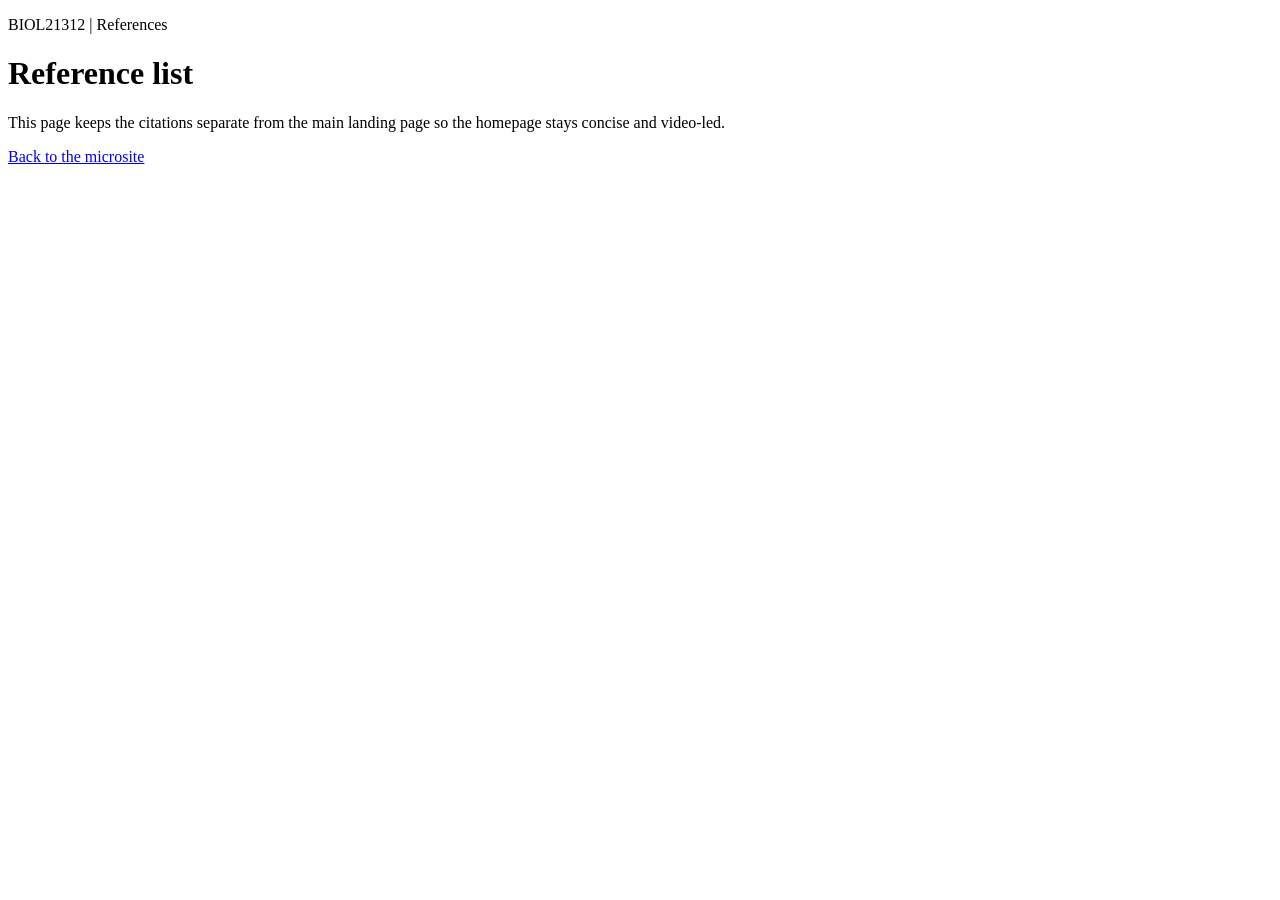
==== references.html @ c5d0e418 "Add site files" ====
<!DOCTYPE html>
<html lang="en">
  <head>
    <meta charset="UTF-8" />
    <meta name="viewport" content="width=device-width, initial-scale=1.0" />
    <title>References | BIOL21312 Q2 Microsite</title>
    <link
      rel="icon"
      href="data:image/svg+xml,%3Csvg xmlns='http://www.w3.org/2000/svg' viewBox='0 0 64 64'%3E%3Crect width='64' height='64' rx='12' fill='%230a0d10'/%3E%3Cpath d='M15 18h34v7H35v21h-8V25H15z' fill='%2398ff3f'/%3E%3C/svg%3E"
    />
    <link rel="stylesheet" href="./styles.css" />
  </head>
  <body class="references-page">
    <div class="site-frame">
      <header class="subpage-hero">
        <p class="eyebrow">BIOL21312 | References</p>
        <h1>Reference list</h1>
        <p>
          This page keeps the citations separate from the main landing page so the homepage stays concise and video-led.
        </p>
        <a class="back-link" href="./index.html">Back to the microsite</a>
      </header>

      <main class="references-list" id="references-list"></main>
    </div>

    <script src="./content.js"></script>
    <script src="./app.js"></script>
  </body>
</html>
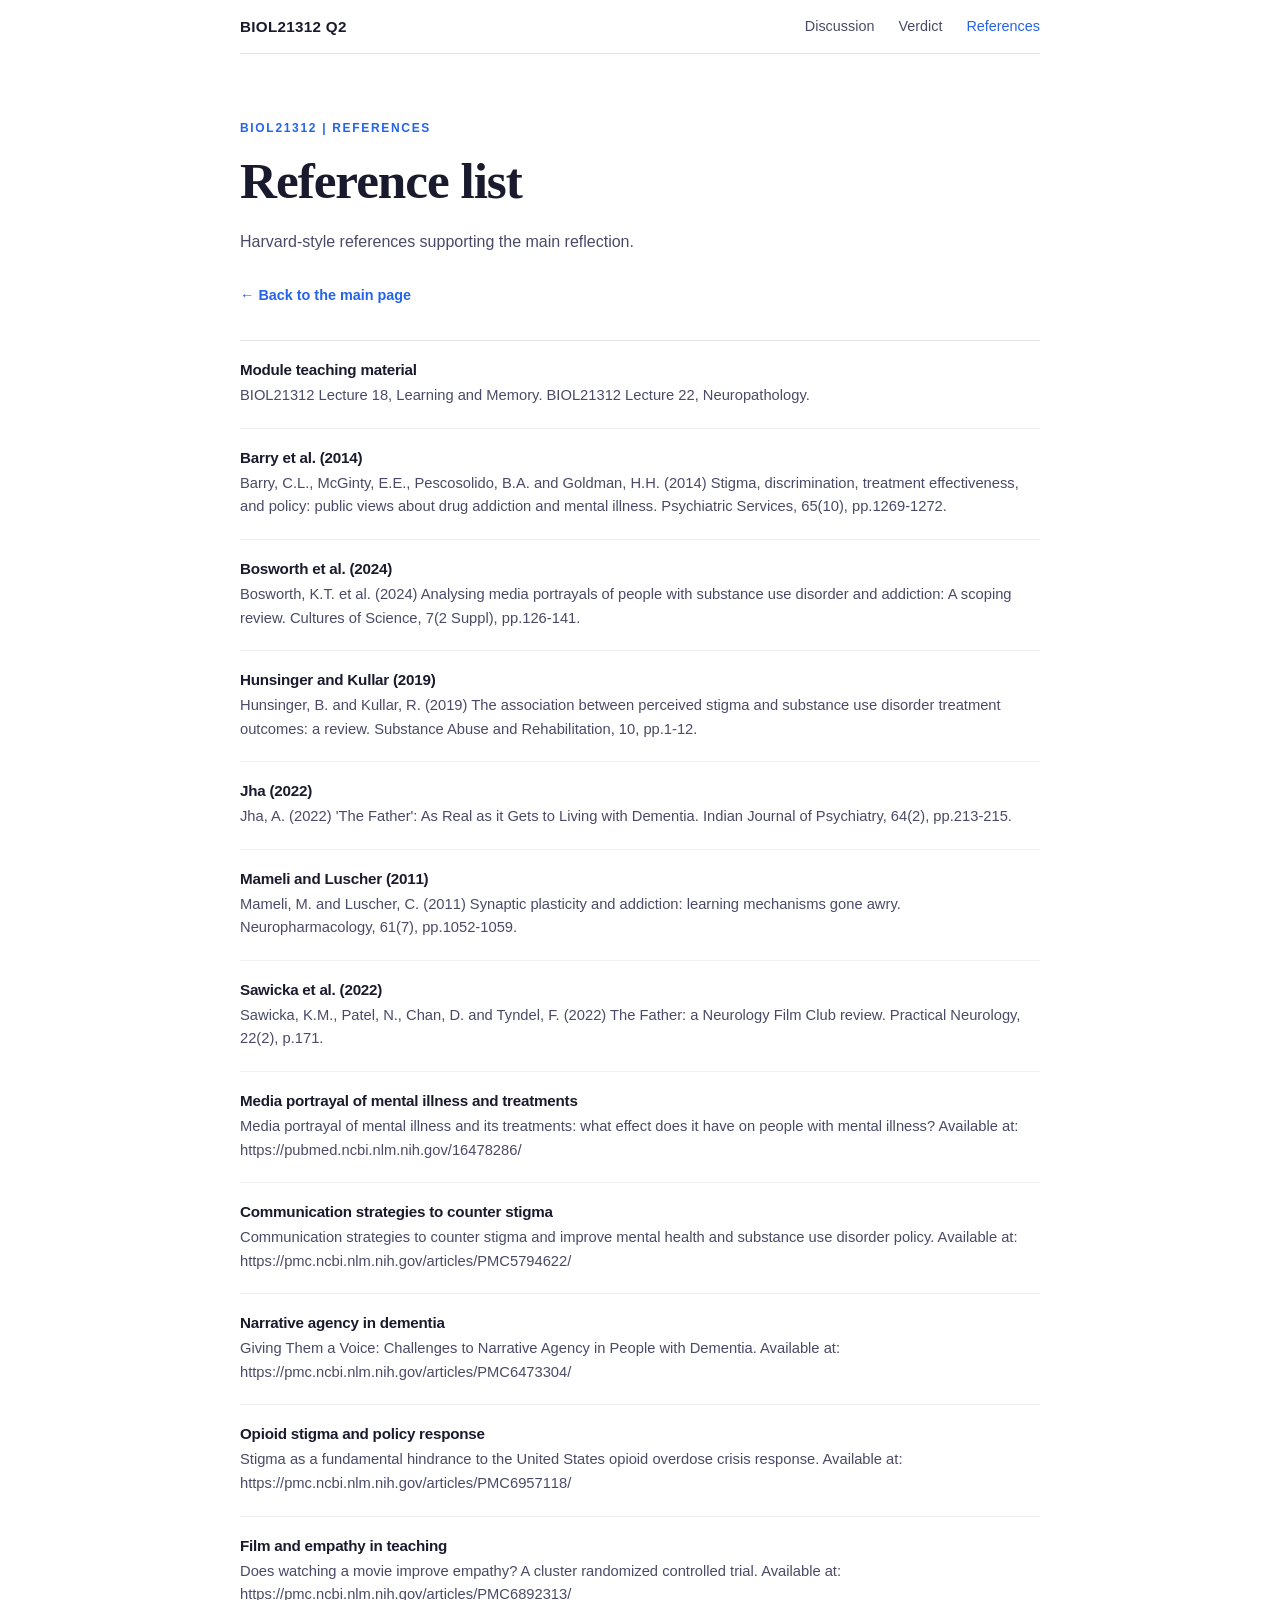
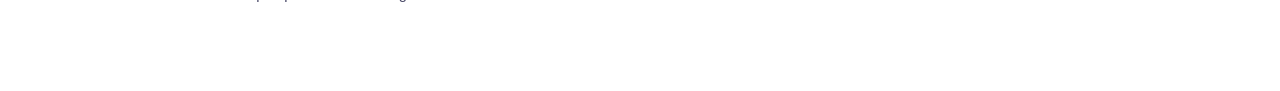
==== commit 30cb1895: "Redesign site with academic polished theme and YouTube video Replace dark cinematic theme with clean" ====
--- a/references.html
+++ b/references.html
@@ -3,22 +3,25 @@
   <head>
     <meta charset="UTF-8" />
     <meta name="viewport" content="width=device-width, initial-scale=1.0" />
-    <title>References | BIOL21312 Q2 Microsite</title>
-    <link
-      rel="icon"
-      href="data:image/svg+xml,%3Csvg xmlns='http://www.w3.org/2000/svg' viewBox='0 0 64 64'%3E%3Crect width='64' height='64' rx='12' fill='%230a0d10'/%3E%3Cpath d='M15 18h34v7H35v21h-8V25H15z' fill='%2398ff3f'/%3E%3C/svg%3E"
-    />
+    <title>References | BIOL21312 Q2 Film Reflection</title>
     <link rel="stylesheet" href="./styles.css" />
   </head>
   <body class="references-page">
     <div class="site-frame">
+      <nav class="top-nav" aria-label="Primary">
+        <a class="brand" href="./index.html">BIOL21312 Q2</a>
+        <div class="top-nav-links">
+          <a href="./index.html#discussion">Discussion</a>
+          <a href="./index.html#verdict">Verdict</a>
+          <a href="./references.html" class="active">References</a>
+        </div>
+      </nav>
+
       <header class="subpage-hero">
         <p class="eyebrow">BIOL21312 | References</p>
         <h1>Reference list</h1>
-        <p>
-          This page keeps the citations separate from the main landing page so the homepage stays concise and video-led.
-        </p>
-        <a class="back-link" href="./index.html">Back to the microsite</a>
+        <p>Harvard-style references supporting the main reflection.</p>
+        <a class="back-link" href="./index.html">&larr; Back to the main page</a>
       </header>
 
       <main class="references-list" id="references-list"></main>
--- a/styles.css
+++ b/styles.css
@@ -0,0 +1,795 @@
+:root {
+  --bg: #ffffff;
+  --bg-alt: #f7f8fa;
+  --bg-warm: #f3f1ee;
+  --text: #1a1a2e;
+  --text-secondary: #4a4a68;
+  --text-muted: #7a7a8e;
+  --accent: #2563eb;
+  --accent-soft: rgba(37, 99, 235, 0.08);
+  --accent-hover: #1d4ed8;
+  --border: #e2e4e8;
+  --border-light: #eef0f2;
+  --shadow-sm: 0 1px 3px rgba(0, 0, 0, 0.06);
+  --shadow-md: 0 4px 16px rgba(0, 0, 0, 0.06);
+  --shadow-lg: 0 8px 32px rgba(0, 0, 0, 0.08);
+  --radius: 0.75rem;
+  --radius-lg: 1rem;
+  --max-width: 1080px;
+  --font-serif: Georgia, "Times New Roman", serif;
+  --font-sans: -apple-system, BlinkMacSystemFont, "Segoe UI", Roboto, "Helvetica Neue", Arial, sans-serif;
+}
+
+*, *::before, *::after {
+  box-sizing: border-box;
+}
+
+html {
+  scroll-behavior: smooth;
+}
+
+body {
+  margin: 0;
+  background: var(--bg);
+  color: var(--text);
+  font-family: var(--font-sans);
+  font-size: 1rem;
+  line-height: 1.7;
+}
+
+a {
+  color: var(--accent);
+  text-decoration: none;
+}
+
+a:hover {
+  color: var(--accent-hover);
+  text-decoration: underline;
+}
+
+/* ── Layout ── */
+
+.site-frame {
+  width: min(calc(100% - 2rem), var(--max-width));
+  margin: 0 auto;
+  padding-bottom: 4rem;
+}
+
+/* ── Navigation ── */
+
+.top-nav {
+  position: sticky;
+  top: 0;
+  z-index: 40;
+  display: flex;
+  justify-content: space-between;
+  align-items: center;
+  gap: 1rem;
+  padding: 0.85rem 0;
+  margin-bottom: 2rem;
+  background: rgba(255, 255, 255, 0.92);
+  backdrop-filter: blur(10px);
+  border-bottom: 1px solid var(--border);
+}
+
+.brand {
+  text-decoration: none;
+  font-family: var(--font-sans);
+  font-weight: 700;
+  font-size: 0.95rem;
+  color: var(--text);
+  letter-spacing: 0.02em;
+}
+
+.brand:hover {
+  color: var(--text);
+  text-decoration: none;
+}
+
+.top-nav-links {
+  display: flex;
+  gap: 1.5rem;
+}
+
+.top-nav-links a {
+  font-size: 0.9rem;
+  color: var(--text-secondary);
+  font-weight: 500;
+  transition: color 150ms;
+}
+
+.top-nav-links a:hover,
+.top-nav-links a.active {
+  color: var(--accent);
+  text-decoration: none;
+}
+
+/* ── Typography ── */
+
+.eyebrow {
+  margin: 0 0 0.75rem;
+  font-size: 0.75rem;
+  letter-spacing: 0.14em;
+  text-transform: uppercase;
+  color: var(--accent);
+  font-weight: 600;
+  font-family: var(--font-sans);
+}
+
+h1, h2, h3 {
+  margin: 0;
+  font-family: var(--font-serif);
+  line-height: 1.2;
+  color: var(--text);
+}
+
+h1 {
+  font-size: clamp(2rem, 4vw, 3.2rem);
+  letter-spacing: -0.02em;
+  font-weight: 700;
+}
+
+h2 {
+  font-size: clamp(1.6rem, 3vw, 2.4rem);
+  letter-spacing: -0.015em;
+  font-weight: 700;
+}
+
+h3 {
+  font-size: 1.25rem;
+  font-weight: 600;
+  line-height: 1.3;
+}
+
+/* ── Hero ── */
+
+.hero-stage {
+  padding: 0 0 3rem;
+}
+
+.hero-grid {
+  display: grid;
+  grid-template-columns: 1fr 1fr;
+  gap: 2.5rem;
+  align-items: start;
+  padding: 2rem 0;
+}
+
+.hero-intro {
+  max-width: 54ch;
+  margin: 1rem 0 0;
+  color: var(--text-secondary);
+  font-size: 1.05rem;
+  line-height: 1.75;
+}
+
+/* ── Film tabs ── */
+
+.lens-panel {
+  background: var(--bg-alt);
+  border: 1px solid var(--border);
+  border-radius: var(--radius-lg);
+  padding: 1.25rem;
+  box-shadow: var(--shadow-sm);
+}
+
+.lens-panel p {
+  margin: 0.6rem 0 0;
+  color: var(--text-secondary);
+  font-size: 0.95rem;
+  line-height: 1.65;
+}
+
+.hero-film-tabs {
+  display: grid;
+  grid-template-columns: repeat(3, 1fr);
+  gap: 0.5rem;
+  margin-bottom: 1rem;
+}
+
+.film-role-button {
+  appearance: none;
+  width: 100%;
+  padding: 0.6rem 0.75rem;
+  border: 1px solid var(--border);
+  border-radius: 0.5rem;
+  background: var(--bg);
+  color: var(--text);
+  text-align: center;
+  cursor: pointer;
+  font: inherit;
+  font-size: 0.85rem;
+  transition: border-color 150ms, background 150ms, box-shadow 150ms;
+}
+
+.film-role-button strong {
+  font-size: 0.85rem;
+  font-weight: 600;
+}
+
+.film-role-button:hover {
+  border-color: var(--accent);
+  background: var(--accent-soft);
+}
+
+.film-role-button.active {
+  border-color: var(--accent);
+  background: var(--accent-soft);
+  box-shadow: 0 0 0 1px var(--accent);
+}
+
+.hero-film-card h2 {
+  margin-bottom: 0.5rem;
+  font-size: clamp(1.4rem, 2.2vw, 1.8rem);
+}
+
+.hero-film-card p {
+  color: var(--text-secondary);
+  font-size: 0.95rem;
+  line-height: 1.65;
+}
+
+.hero-film-note {
+  margin-top: 0.85rem;
+  padding-top: 0.75rem;
+  border-top: 1px solid var(--border);
+  color: var(--text-secondary);
+  font-size: 0.9rem;
+  font-style: italic;
+}
+
+/* ── Video ── */
+
+.video-band {
+  display: grid;
+  grid-template-columns: 1fr 1.6fr;
+  gap: 1.5rem;
+  margin-top: 0;
+  padding: 2rem 0;
+  border-top: 1px solid var(--border);
+}
+
+.video-copy {
+  padding: 0;
+  background: none;
+  border: none;
+  border-radius: 0;
+  box-shadow: none;
+}
+
+.video-copy p {
+  color: var(--text-secondary);
+  font-size: 0.95rem;
+  line-height: 1.65;
+}
+
+.video-note {
+  margin-top: 0.75rem;
+  font-size: 0.9rem;
+}
+
+.video-shell {
+  position: relative;
+  overflow: hidden;
+  border-radius: var(--radius-lg);
+  border: 1px solid var(--border);
+  box-shadow: var(--shadow-md);
+  background: #000;
+  aspect-ratio: 16 / 9;
+  min-height: 0;
+}
+
+.video-shell iframe,
+.video-shell video {
+  width: 100%;
+  height: 100%;
+  border: 0;
+  display: block;
+}
+
+/* ── Sections ── */
+
+.band {
+  margin-bottom: 0;
+  padding: 3rem 0;
+}
+
+.band-light {
+  color: var(--text);
+}
+
+.band-head {
+  max-width: 70ch;
+  margin-bottom: 1.5rem;
+}
+
+.band-head p {
+  color: var(--text-secondary);
+  font-size: 1.02rem;
+  line-height: 1.72;
+}
+
+/* ── Discussion ── */
+
+#discussion {
+  padding: 3rem 0;
+  border-top: 1px solid var(--border);
+  background: var(--bg);
+}
+
+.discussion-shell {
+  display: grid;
+  grid-template-columns: 280px 1fr;
+  gap: 1.5rem;
+  padding: 0;
+  border: 1px solid var(--border);
+  border-radius: var(--radius-lg);
+  background: var(--bg);
+  box-shadow: var(--shadow-sm);
+  overflow: hidden;
+}
+
+.discussion-menu {
+  display: grid;
+  gap: 0;
+  align-content: start;
+  border-right: 1px solid var(--border);
+  background: var(--bg-alt);
+}
+
+.discussion-tab {
+  display: flex;
+  align-items: center;
+  padding: 0.9rem 1rem;
+  border: none;
+  border-bottom: 1px solid var(--border);
+  background: transparent;
+  color: var(--text-secondary);
+  text-align: left;
+  cursor: pointer;
+  font: inherit;
+  font-size: 0.88rem;
+  line-height: 1.35;
+  transition: background 150ms, color 150ms;
+  min-height: 0;
+  border-radius: 0;
+}
+
+.discussion-tab:last-child {
+  border-bottom: none;
+}
+
+.discussion-tab:hover {
+  background: rgba(37, 99, 235, 0.04);
+  color: var(--text);
+  transform: none;
+}
+
+.discussion-tab.active {
+  background: var(--bg);
+  color: var(--accent);
+  font-weight: 600;
+  transform: none;
+  border-color: var(--border);
+}
+
+.discussion-stage {
+  padding: 1.5rem;
+  min-height: 20rem;
+}
+
+.discussion-view {
+  color: var(--text);
+}
+
+.discussion-view .eyebrow {
+  color: var(--text-muted);
+  font-size: 0.72rem;
+}
+
+.discussion-view h3 {
+  margin-bottom: 0.75rem;
+  font-size: clamp(1.4rem, 2.5vw, 2rem);
+}
+
+.discussion-copy {
+  margin-top: 0.75rem;
+  column-count: 1;
+  column-gap: 0;
+}
+
+.discussion-copy p {
+  margin: 0 0 1rem;
+  color: var(--text-secondary);
+  font-size: 1rem;
+  line-height: 1.75;
+}
+
+/* ── Verdict ── */
+
+#verdict {
+  padding: 3rem 0;
+  border-top: 1px solid var(--border);
+}
+
+.verdict-grid {
+  display: grid;
+  grid-template-columns: auto 1fr;
+  gap: 1.5rem;
+  margin-bottom: 2rem;
+}
+
+.answer-card {
+  display: flex;
+  flex-direction: column;
+  justify-content: center;
+  align-items: center;
+  text-align: center;
+  padding: 2rem 2.5rem;
+  background: var(--bg-warm);
+  border: 1px solid var(--border);
+  border-radius: var(--radius-lg);
+  box-shadow: var(--shadow-sm);
+  min-width: 200px;
+}
+
+.answer-card span {
+  color: var(--accent);
+  font-size: 0.85rem;
+  font-weight: 700;
+  text-transform: uppercase;
+  letter-spacing: 0.1em;
+  font-family: var(--font-sans);
+}
+
+.answer-card strong {
+  display: block;
+  margin-top: 0.25rem;
+  font-family: var(--font-serif);
+  font-size: clamp(1.6rem, 3vw, 2.2rem);
+  line-height: 1.15;
+  color: var(--text);
+}
+
+.verdict-copy {
+  padding: 0;
+  background: none;
+  border: none;
+  border-radius: 0;
+  box-shadow: none;
+}
+
+.verdict-copy .eyebrow {
+  color: var(--text-muted);
+}
+
+.verdict-copy h2 {
+  font-size: clamp(1.4rem, 2.5vw, 2rem);
+  margin-bottom: 0.75rem;
+}
+
+.verdict-copy p {
+  color: var(--text-secondary);
+  line-height: 1.75;
+}
+
+.verdict-copy #verdict-note {
+  margin-top: 0.75rem;
+}
+
+/* ── Ranking ── */
+
+.ranking-block {
+  display: grid;
+  gap: 0.75rem;
+}
+
+.ranking-card {
+  overflow: hidden;
+  background: var(--bg-alt);
+  border: 1px solid var(--border);
+  border-radius: var(--radius);
+  box-shadow: var(--shadow-sm);
+}
+
+.ranking-toggle {
+  appearance: none;
+  width: 100%;
+  padding: 1rem 1.25rem;
+  background: transparent;
+  color: var(--text);
+  border: none;
+  display: flex;
+  justify-content: space-between;
+  align-items: center;
+  gap: 1rem;
+  cursor: pointer;
+  text-align: left;
+  font: inherit;
+}
+
+.ranking-toggle strong {
+  font-family: var(--font-serif);
+}
+
+.ranking-toggle small {
+  color: var(--text-muted);
+  font-size: 0.88rem;
+}
+
+.ranking-toggle .marker {
+  color: var(--accent);
+  font-size: 1.2rem;
+  line-height: 1;
+  font-weight: 300;
+}
+
+.ranking-reason {
+  display: none;
+  padding: 0 1.25rem 1rem;
+  color: var(--text-secondary);
+  line-height: 1.72;
+}
+
+.ranking-card.open .ranking-reason {
+  display: block;
+}
+
+.ranking-card.open {
+  border-color: var(--accent);
+  background: var(--accent-soft);
+}
+
+/* ── References CTA ── */
+
+.references-cta {
+  display: flex;
+  justify-content: space-between;
+  align-items: center;
+  gap: 1rem;
+  padding: 1rem 1.25rem;
+  margin-top: 2rem;
+  background: var(--bg-alt);
+  border: 1px solid var(--border);
+  border-radius: var(--radius);
+  box-shadow: var(--shadow-sm);
+}
+
+.references-cta p {
+  margin: 0;
+  color: var(--text-secondary);
+  font-size: 0.95rem;
+}
+
+.references-cta a {
+  display: inline-flex;
+  padding: 0.6rem 1.25rem;
+  border-radius: 0.5rem;
+  background: var(--accent);
+  color: #fff;
+  font-weight: 600;
+  font-size: 0.9rem;
+  white-space: nowrap;
+  transition: background 150ms;
+}
+
+.references-cta a:hover {
+  background: var(--accent-hover);
+  text-decoration: none;
+}
+
+/* ── Footer ── */
+
+.site-footer {
+  display: grid;
+  gap: 0.5rem;
+  padding: 2rem 0 0;
+  margin-top: 1rem;
+  border-top: 1px solid var(--border);
+  color: var(--text-muted);
+  font-size: 0.88rem;
+  border-radius: 0;
+  box-shadow: none;
+}
+
+.footer-label {
+  display: block;
+  margin-bottom: 0.25rem;
+  color: var(--text-secondary);
+  font-size: 0.72rem;
+  text-transform: uppercase;
+  letter-spacing: 0.1em;
+  font-weight: 600;
+}
+
+code {
+  display: inline-block;
+  padding: 0.25rem 0.5rem;
+  border-radius: 0.35rem;
+  background: var(--bg-alt);
+  border: 1px solid var(--border-light);
+  color: var(--text-secondary);
+  font-size: 0.85rem;
+}
+
+/* ── References page ── */
+
+.references-page {
+  background: var(--bg);
+  color: var(--text);
+}
+
+.references-page .site-frame {
+  width: min(calc(100% - 2rem), 800px);
+}
+
+.subpage-hero {
+  margin-top: 1rem;
+  padding: 2rem 0;
+  background: none;
+  border: none;
+  border-radius: 0;
+  border-bottom: 1px solid var(--border);
+  box-shadow: none;
+}
+
+.subpage-hero .eyebrow {
+  color: var(--accent);
+}
+
+.subpage-hero p {
+  color: var(--text-secondary);
+}
+
+.back-link {
+  display: inline-flex;
+  margin-top: 0.75rem;
+  color: var(--accent);
+  font-weight: 600;
+  font-size: 0.9rem;
+}
+
+.back-link:hover {
+  text-decoration: underline;
+}
+
+.references-list {
+  display: grid;
+  gap: 0;
+  margin-top: 0;
+}
+
+.references-entry {
+  padding: 1.25rem 0;
+  background: none;
+  border: none;
+  border-bottom: 1px solid var(--border-light);
+  border-radius: 0;
+  box-shadow: none;
+}
+
+.references-entry:last-child {
+  border-bottom: none;
+}
+
+.references-entry h2 {
+  font-family: var(--font-sans);
+  font-size: 0.95rem;
+  font-weight: 600;
+  margin-bottom: 0.3rem;
+  color: var(--text);
+}
+
+.references-entry p {
+  color: var(--text-secondary);
+  font-size: 0.92rem;
+  line-height: 1.6;
+  margin: 0;
+}
+
+/* ── Scroll reveal ── */
+
+.reveal {
+  opacity: 0;
+  transform: translateY(16px);
+  transition: opacity 450ms ease, transform 450ms ease;
+}
+
+.reveal.visible {
+  opacity: 1;
+  transform: translateY(0);
+}
+
+/* ── Accessibility ── */
+
+@media (prefers-reduced-motion: reduce) {
+  html {
+    scroll-behavior: auto;
+  }
+
+  .reveal,
+  .film-role-button {
+    transition: none;
+  }
+}
+
+/* ── Responsive ── */
+
+@media (max-width: 900px) {
+  .hero-grid,
+  .video-band,
+  .verdict-grid {
+    grid-template-columns: 1fr;
+  }
+
+  .discussion-shell {
+    grid-template-columns: 1fr;
+  }
+
+  .discussion-menu {
+    border-right: none;
+    border-bottom: 1px solid var(--border);
+    display: flex;
+    overflow-x: auto;
+    gap: 0;
+  }
+
+  .discussion-tab {
+    white-space: nowrap;
+    border-bottom: none;
+    border-right: 1px solid var(--border);
+    padding: 0.75rem 1rem;
+    font-size: 0.82rem;
+  }
+
+  .discussion-tab:last-child {
+    border-right: none;
+  }
+
+  .answer-card {
+    min-width: 0;
+  }
+}
+
+@media (max-width: 600px) {
+  .site-frame {
+    width: calc(100% - 1.5rem);
+  }
+
+  .top-nav {
+    flex-direction: column;
+    align-items: flex-start;
+    gap: 0.5rem;
+  }
+
+  .top-nav-links {
+    gap: 1rem;
+  }
+
+  h1 {
+    font-size: 1.8rem;
+  }
+
+  h2 {
+    font-size: 1.5rem;
+  }
+
+  .hero-grid {
+    padding: 1rem 0;
+  }
+
+  .references-cta {
+    flex-direction: column;
+    align-items: flex-start;
+  }
+
+  .discussion-menu {
+    flex-wrap: wrap;
+  }
+
+  .discussion-tab {
+    white-space: normal;
+    flex: 1 1 auto;
+    min-width: 45%;
+  }
+}
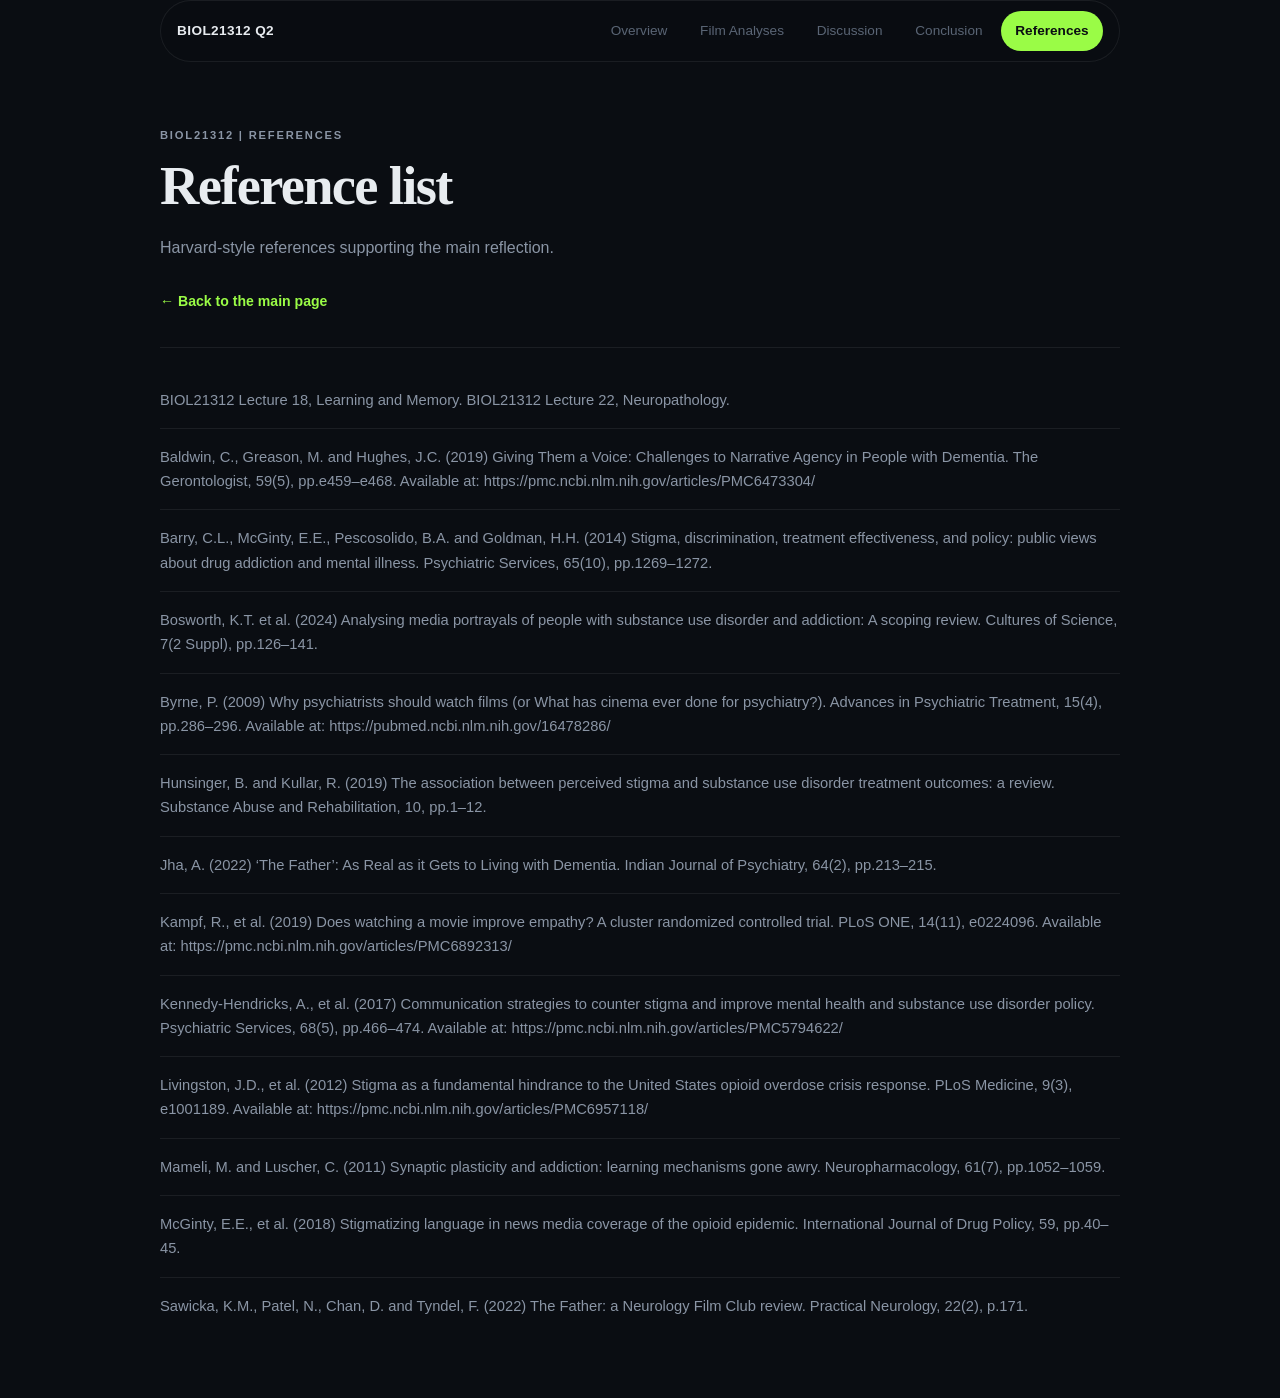
==== commit 5e84430c: "feat: interactive tab navigation + dark cinematic redesign - Add 4-tab navigation: Overview, Film An" ====
--- a/references.html
+++ b/references.html
@@ -8,16 +8,18 @@
   </head>
   <body class="references-page">
     <div class="site-frame">
-      <nav class="top-nav" aria-label="Primary">
-        <a class="brand" href="./index.html">BIOL21312 Q2</a>
-        <div class="top-nav-links">
-          <a href="./index.html#discussion">Discussion</a>
-          <a href="./index.html#verdict">Verdict</a>
-          <a href="./references.html" class="active">References</a>
+      <nav class="tab-bar" aria-label="Primary">
+        <span class="tab-brand">BIOL21312 Q2</span>
+        <div class="tab-buttons">
+          <a href="./index.html" class="tab-link">Overview</a>
+          <a href="./index.html" class="tab-link">Film Analyses</a>
+          <a href="./index.html" class="tab-link">Discussion</a>
+          <a href="./index.html" class="tab-link">Conclusion</a>
+          <span class="tab-btn active" style="cursor:default">References</span>
         </div>
       </nav>
 
-      <header class="subpage-hero">
+      <header class="ref-header">
         <p class="eyebrow">BIOL21312 | References</p>
         <h1>Reference list</h1>
         <p>Harvard-style references supporting the main reflection.</p>
--- a/styles.css
+++ b/styles.css
@@ -1,32 +1,30 @@
 :root {
-  --bg: #ffffff;
-  --bg-alt: #f7f8fa;
-  --bg-warm: #f3f1ee;
-  --text: #1a1a2e;
-  --text-secondary: #4a4a68;
-  --text-muted: #7a7a8e;
-  --accent: #2563eb;
-  --accent-soft: rgba(37, 99, 235, 0.08);
-  --accent-hover: #1d4ed8;
-  --border: #e2e4e8;
-  --border-light: #eef0f2;
-  --shadow-sm: 0 1px 3px rgba(0, 0, 0, 0.06);
-  --shadow-md: 0 4px 16px rgba(0, 0, 0, 0.06);
-  --shadow-lg: 0 8px 32px rgba(0, 0, 0, 0.08);
-  --radius: 0.75rem;
-  --radius-lg: 1rem;
-  --max-width: 1080px;
+  --bg: #0a0d12;
+  --bg-card: #12171e;
+  --bg-card-hover: #181f28;
+  --bg-nav: rgba(10, 13, 18, 0.85);
+  --text: #e8ecf0;
+  --text-secondary: #8a95a5;
+  --text-muted: #5a6575;
+  --accent: #9afc46;
+  --accent-dim: rgba(154, 252, 70, 0.15);
+  --train: #ff7146;
+  --train-dim: rgba(255, 113, 70, 0.12);
+  --requiem: #5eb8ff;
+  --requiem-dim: rgba(94, 184, 255, 0.12);
+  --father: #f0c060;
+  --father-dim: rgba(240, 192, 96, 0.12);
+  --border: rgba(255, 255, 255, 0.07);
+  --border-accent: rgba(255, 255, 255, 0.12);
+  --shadow: 0 8px 32px rgba(0, 0, 0, 0.4);
+  --radius: 0.875rem;
+  --max-width: 960px;
   --font-serif: Georgia, "Times New Roman", serif;
   --font-sans: -apple-system, BlinkMacSystemFont, "Segoe UI", Roboto, "Helvetica Neue", Arial, sans-serif;
 }
 
-*, *::before, *::after {
-  box-sizing: border-box;
-}
-
-html {
-  scroll-behavior: smooth;
-}
+*, *::before, *::after { box-sizing: border-box; }
+html { scroll-behavior: smooth; }
 
 body {
   margin: 0;
@@ -34,762 +32,414 @@
   color: var(--text);
   font-family: var(--font-sans);
   font-size: 1rem;
-  line-height: 1.7;
-}
-
-a {
-  color: var(--accent);
-  text-decoration: none;
-}
-
-a:hover {
-  color: var(--accent-hover);
-  text-decoration: underline;
-}
+  line-height: 1.72;
+  min-height: 100vh;
+}
+
+a { color: var(--accent); text-decoration: none; }
+a:hover { text-decoration: underline; }
 
 /* ── Layout ── */
-
 .site-frame {
   width: min(calc(100% - 2rem), var(--max-width));
   margin: 0 auto;
   padding-bottom: 4rem;
 }
 
-/* ── Navigation ── */
-
-.top-nav {
+/* ── Tab bar ── */
+.tab-bar {
   position: sticky;
   top: 0;
-  z-index: 40;
+  z-index: 50;
   display: flex;
-  justify-content: space-between;
   align-items: center;
-  gap: 1rem;
-  padding: 0.85rem 0;
+  gap: 0.5rem;
+  padding: 0.65rem 1rem;
   margin-bottom: 2rem;
-  background: rgba(255, 255, 255, 0.92);
-  backdrop-filter: blur(10px);
-  border-bottom: 1px solid var(--border);
-}
-
-.brand {
-  text-decoration: none;
-  font-family: var(--font-sans);
-  font-weight: 700;
-  font-size: 0.95rem;
+  background: var(--bg-nav);
+  backdrop-filter: blur(16px);
+  border: 1px solid var(--border);
+  border-radius: 999px;
+}
+
+.tab-brand {
+  font-weight: 800;
+  font-size: 0.85rem;
   color: var(--text);
-  letter-spacing: 0.02em;
-}
-
-.brand:hover {
+  letter-spacing: 0.03em;
+  margin-right: auto;
+  white-space: nowrap;
+}
+
+.tab-buttons {
+  display: flex;
+  align-items: center;
+  gap: 0.25rem;
+}
+
+.tab-btn {
+  appearance: none;
+  border: none;
+  background: transparent;
+  color: var(--text-secondary);
+  font: inherit;
+  font-size: 0.85rem;
+  font-weight: 500;
+  padding: 0.5rem 0.9rem;
+  border-radius: 999px;
+  cursor: pointer;
+  transition: color 150ms, background 150ms;
+  white-space: nowrap;
+}
+
+.tab-btn:hover {
   color: var(--text);
-  text-decoration: none;
-}
-
-.top-nav-links {
-  display: flex;
-  gap: 1.5rem;
-}
-
-.top-nav-links a {
-  font-size: 0.9rem;
-  color: var(--text-secondary);
+  background: rgba(255, 255, 255, 0.06);
+}
+
+.tab-btn.active {
+  color: var(--bg);
+  background: var(--accent);
+  font-weight: 700;
+}
+
+.tab-link {
+  font-size: 0.85rem;
   font-weight: 500;
+  padding: 0.5rem 0.9rem;
+  border-radius: 999px;
+  color: var(--text-muted);
   transition: color 150ms;
-}
-
-.top-nav-links a:hover,
-.top-nav-links a.active {
+  white-space: nowrap;
+}
+
+.tab-link:hover {
   color: var(--accent);
   text-decoration: none;
 }
 
+/* ── Tab views ── */
+.tab-view {
+  display: none;
+  opacity: 0;
+  animation: fadeIn 250ms ease forwards;
+}
+
+.tab-view.active {
+  display: block;
+}
+
+@keyframes fadeIn {
+  from { opacity: 0; transform: translateY(8px); }
+  to { opacity: 1; transform: translateY(0); }
+}
+
 /* ── Typography ── */
-
 .eyebrow {
-  margin: 0 0 0.75rem;
-  font-size: 0.75rem;
-  letter-spacing: 0.14em;
+  margin: 0 0 0.6rem;
+  font-size: 0.7rem;
+  letter-spacing: 0.16em;
   text-transform: uppercase;
   color: var(--accent);
-  font-weight: 600;
-  font-family: var(--font-sans);
+  font-weight: 700;
 }
 
 h1, h2, h3 {
   margin: 0;
   font-family: var(--font-serif);
-  line-height: 1.2;
+  line-height: 1.15;
   color: var(--text);
 }
 
 h1 {
-  font-size: clamp(2rem, 4vw, 3.2rem);
+  font-size: clamp(2rem, 4.5vw, 3.4rem);
+  letter-spacing: -0.03em;
+  font-weight: 700;
+  margin-bottom: 1rem;
+}
+
+h2 {
+  font-size: clamp(1.5rem, 3vw, 2.2rem);
   letter-spacing: -0.02em;
   font-weight: 700;
 }
 
-h2 {
-  font-size: clamp(1.6rem, 3vw, 2.4rem);
-  letter-spacing: -0.015em;
-  font-weight: 700;
-}
-
 h3 {
-  font-size: 1.25rem;
-  font-weight: 600;
-  line-height: 1.3;
-}
-
-/* ── Hero ── */
-
-.hero-stage {
-  padding: 0 0 3rem;
-}
-
-.hero-grid {
+  font-size: 1.2rem;
+  font-weight: 700;
+  line-height: 1.25;
+  margin-bottom: 0.6rem;
+}
+
+p { margin: 0 0 1rem; }
+
+/* ── Hero (Overview) ── */
+.hero {
+  padding: 2rem 0 2.5rem;
+}
+
+.hero h1 {
+  max-width: 16ch;
+}
+
+.hero-intro, .hero-bridge {
+  color: var(--text-secondary);
+  font-size: 1.05rem;
+  line-height: 1.78;
+  max-width: 68ch;
+}
+
+/* ── Video ── */
+.video-section {
   display: grid;
-  grid-template-columns: 1fr 1fr;
-  gap: 2.5rem;
-  align-items: start;
-  padding: 2rem 0;
-}
-
-.hero-intro {
-  max-width: 54ch;
-  margin: 1rem 0 0;
-  color: var(--text-secondary);
-  font-size: 1.05rem;
-  line-height: 1.75;
-}
-
-/* ── Film tabs ── */
-
-.lens-panel {
-  background: var(--bg-alt);
-  border: 1px solid var(--border);
-  border-radius: var(--radius-lg);
-  padding: 1.25rem;
-  box-shadow: var(--shadow-sm);
-}
-
-.lens-panel p {
-  margin: 0.6rem 0 0;
-  color: var(--text-secondary);
-  font-size: 0.95rem;
-  line-height: 1.65;
-}
-
-.hero-film-tabs {
-  display: grid;
-  grid-template-columns: repeat(3, 1fr);
-  gap: 0.5rem;
-  margin-bottom: 1rem;
-}
-
-.film-role-button {
-  appearance: none;
-  width: 100%;
-  padding: 0.6rem 0.75rem;
-  border: 1px solid var(--border);
-  border-radius: 0.5rem;
-  background: var(--bg);
-  color: var(--text);
-  text-align: center;
-  cursor: pointer;
-  font: inherit;
-  font-size: 0.85rem;
-  transition: border-color 150ms, background 150ms, box-shadow 150ms;
-}
-
-.film-role-button strong {
-  font-size: 0.85rem;
-  font-weight: 600;
-}
-
-.film-role-button:hover {
-  border-color: var(--accent);
-  background: var(--accent-soft);
-}
-
-.film-role-button.active {
-  border-color: var(--accent);
-  background: var(--accent-soft);
-  box-shadow: 0 0 0 1px var(--accent);
-}
-
-.hero-film-card h2 {
-  margin-bottom: 0.5rem;
-  font-size: clamp(1.4rem, 2.2vw, 1.8rem);
-}
-
-.hero-film-card p {
-  color: var(--text-secondary);
-  font-size: 0.95rem;
-  line-height: 1.65;
-}
-
-.hero-film-note {
-  margin-top: 0.85rem;
-  padding-top: 0.75rem;
-  border-top: 1px solid var(--border);
-  color: var(--text-secondary);
-  font-size: 0.9rem;
-  font-style: italic;
-}
-
-/* ── Video ── */
-
-.video-band {
-  display: grid;
-  grid-template-columns: 1fr 1.6fr;
-  gap: 1.5rem;
-  margin-top: 0;
+  grid-template-columns: 0.8fr 1.2fr;
+  gap: 2rem;
   padding: 2rem 0;
   border-top: 1px solid var(--border);
 }
 
-.video-copy {
-  padding: 0;
-  background: none;
-  border: none;
-  border-radius: 0;
-  box-shadow: none;
-}
-
-.video-copy p {
+.video-meta p {
   color: var(--text-secondary);
   font-size: 0.95rem;
-  line-height: 1.65;
-}
-
-.video-note {
-  margin-top: 0.75rem;
-  font-size: 0.9rem;
 }
 
 .video-shell {
   position: relative;
   overflow: hidden;
-  border-radius: var(--radius-lg);
-  border: 1px solid var(--border);
-  box-shadow: var(--shadow-md);
+  border-radius: var(--radius);
+  border: 1px solid var(--border-accent);
+  box-shadow: 0 0 40px rgba(154, 252, 70, 0.06), var(--shadow);
   background: #000;
   aspect-ratio: 16 / 9;
-  min-height: 0;
-}
-
-.video-shell iframe,
-.video-shell video {
+}
+
+.video-shell iframe {
   width: 100%;
   height: 100%;
   border: 0;
   display: block;
 }
 
-/* ── Sections ── */
-
-.band {
+/* ── View headers ── */
+.view-header {
+  padding: 2rem 0 2rem;
+  border-bottom: 1px solid var(--border);
+  margin-bottom: 2rem;
+}
+
+.view-subtitle {
+  color: var(--text-secondary);
+  font-size: 1.02rem;
+  line-height: 1.75;
+  max-width: 68ch;
   margin-bottom: 0;
-  padding: 3rem 0;
-}
-
-.band-light {
-  color: var(--text);
-}
-
-.band-head {
-  max-width: 70ch;
-  margin-bottom: 1.5rem;
-}
-
-.band-head p {
-  color: var(--text-secondary);
-  font-size: 1.02rem;
-  line-height: 1.72;
-}
-
-/* ── Discussion ── */
-
-#discussion {
-  padding: 3rem 0;
-  border-top: 1px solid var(--border);
-  background: var(--bg);
-}
-
-.discussion-shell {
-  display: grid;
-  grid-template-columns: 280px 1fr;
-  gap: 1.5rem;
-  padding: 0;
-  border: 1px solid var(--border);
-  border-radius: var(--radius-lg);
-  background: var(--bg);
-  box-shadow: var(--shadow-sm);
-  overflow: hidden;
-}
-
-.discussion-menu {
-  display: grid;
-  gap: 0;
-  align-content: start;
-  border-right: 1px solid var(--border);
-  background: var(--bg-alt);
-}
-
-.discussion-tab {
-  display: flex;
-  align-items: center;
-  padding: 0.9rem 1rem;
-  border: none;
-  border-bottom: 1px solid var(--border);
-  background: transparent;
-  color: var(--text-secondary);
-  text-align: left;
-  cursor: pointer;
-  font: inherit;
-  font-size: 0.88rem;
-  line-height: 1.35;
-  transition: background 150ms, color 150ms;
-  min-height: 0;
-  border-radius: 0;
-}
-
-.discussion-tab:last-child {
-  border-bottom: none;
-}
-
-.discussion-tab:hover {
-  background: rgba(37, 99, 235, 0.04);
-  color: var(--text);
-  transform: none;
-}
-
-.discussion-tab.active {
-  background: var(--bg);
-  color: var(--accent);
-  font-weight: 600;
-  transform: none;
-  border-color: var(--border);
-}
-
-.discussion-stage {
-  padding: 1.5rem;
-  min-height: 20rem;
-}
-
-.discussion-view {
-  color: var(--text);
-}
-
-.discussion-view .eyebrow {
-  color: var(--text-muted);
-  font-size: 0.72rem;
-}
-
-.discussion-view h3 {
-  margin-bottom: 0.75rem;
-  font-size: clamp(1.4rem, 2.5vw, 2rem);
-}
-
-.discussion-copy {
-  margin-top: 0.75rem;
-  column-count: 1;
-  column-gap: 0;
-}
-
-.discussion-copy p {
-  margin: 0 0 1rem;
-  color: var(--text-secondary);
-  font-size: 1rem;
-  line-height: 1.75;
-}
-
-/* ── Verdict ── */
-
-#verdict {
-  padding: 3rem 0;
-  border-top: 1px solid var(--border);
-}
-
-.verdict-grid {
-  display: grid;
-  grid-template-columns: auto 1fr;
-  gap: 1.5rem;
-  margin-bottom: 2rem;
-}
-
-.answer-card {
-  display: flex;
-  flex-direction: column;
-  justify-content: center;
-  align-items: center;
-  text-align: center;
-  padding: 2rem 2.5rem;
-  background: var(--bg-warm);
-  border: 1px solid var(--border);
-  border-radius: var(--radius-lg);
-  box-shadow: var(--shadow-sm);
-  min-width: 200px;
-}
-
-.answer-card span {
-  color: var(--accent);
-  font-size: 0.85rem;
-  font-weight: 700;
-  text-transform: uppercase;
-  letter-spacing: 0.1em;
-  font-family: var(--font-sans);
-}
-
-.answer-card strong {
-  display: block;
-  margin-top: 0.25rem;
-  font-family: var(--font-serif);
-  font-size: clamp(1.6rem, 3vw, 2.2rem);
-  line-height: 1.15;
-  color: var(--text);
-}
-
-.verdict-copy {
-  padding: 0;
-  background: none;
-  border: none;
-  border-radius: 0;
-  box-shadow: none;
-}
-
-.verdict-copy .eyebrow {
-  color: var(--text-muted);
-}
-
-.verdict-copy h2 {
-  font-size: clamp(1.4rem, 2.5vw, 2rem);
-  margin-bottom: 0.75rem;
-}
-
-.verdict-copy p {
-  color: var(--text-secondary);
-  line-height: 1.75;
-}
-
-.verdict-copy #verdict-note {
-  margin-top: 0.75rem;
-}
-
-/* ── Ranking ── */
-
-.ranking-block {
-  display: grid;
-  gap: 0.75rem;
-}
-
-.ranking-card {
-  overflow: hidden;
-  background: var(--bg-alt);
+}
+
+/* ── Film cards ── */
+.film-card {
+  position: relative;
+  padding: 1.75rem 1.75rem 1.75rem 2rem;
+  margin-bottom: 1.25rem;
+  background: var(--bg-card);
   border: 1px solid var(--border);
   border-radius: var(--radius);
-  box-shadow: var(--shadow-sm);
-}
-
-.ranking-toggle {
-  appearance: none;
-  width: 100%;
-  padding: 1rem 1.25rem;
-  background: transparent;
-  color: var(--text);
-  border: none;
-  display: flex;
-  justify-content: space-between;
-  align-items: center;
-  gap: 1rem;
-  cursor: pointer;
-  text-align: left;
-  font: inherit;
-}
-
-.ranking-toggle strong {
-  font-family: var(--font-serif);
-}
-
-.ranking-toggle small {
-  color: var(--text-muted);
-  font-size: 0.88rem;
-}
-
-.ranking-toggle .marker {
+  box-shadow: var(--shadow);
+  border-left: 3px solid var(--film-accent, var(--accent));
+  transition: border-color 200ms, background 200ms;
+}
+
+.film-card:hover {
+  background: var(--bg-card-hover);
+}
+
+.film-card[data-film="trainspotting"] { --film-accent: var(--train); }
+.film-card[data-film="requiem"] { --film-accent: var(--requiem); }
+.film-card[data-film="father"] { --film-accent: var(--father); }
+
+.film-card h3 {
+  color: var(--film-accent, var(--text));
+  font-size: 1.4rem;
+  margin-bottom: 0.75rem;
+}
+
+.film-card p {
+  color: var(--text-secondary);
+  line-height: 1.78;
+}
+
+/* ── Discussion blocks ── */
+.discussion-block {
+  padding: 1.5rem 1.75rem;
+  margin-bottom: 1rem;
+  background: var(--bg-card);
+  border: 1px solid var(--border);
+  border-radius: var(--radius);
+  box-shadow: var(--shadow);
+}
+
+.discussion-block h3 {
   color: var(--accent);
-  font-size: 1.2rem;
-  line-height: 1;
-  font-weight: 300;
-}
-
-.ranking-reason {
-  display: none;
-  padding: 0 1.25rem 1rem;
-  color: var(--text-secondary);
-  line-height: 1.72;
-}
-
-.ranking-card.open .ranking-reason {
-  display: block;
-}
-
-.ranking-card.open {
-  border-color: var(--accent);
-  background: var(--accent-soft);
+  font-size: 1.15rem;
+  margin-bottom: 0.6rem;
+}
+
+.discussion-block p {
+  color: var(--text-secondary);
+  line-height: 1.78;
+}
+
+/* ── Conclusion ── */
+.verdict-text {
+  font-size: 1.08rem;
+  line-height: 1.82;
+  color: var(--text-secondary);
+  max-width: 68ch;
+  margin-bottom: 2rem;
+}
+
+.verdict-card {
+  position: relative;
+  padding: 1.5rem 1.75rem 1.5rem 2rem;
+  margin-bottom: 1rem;
+  background: var(--bg-card);
+  border: 1px solid var(--border);
+  border-radius: var(--radius);
+  box-shadow: var(--shadow);
+  border-left: 3px solid var(--film-accent, var(--accent));
+}
+
+.verdict-card[data-film="trainspotting"] { --film-accent: var(--train); }
+.verdict-card[data-film="requiem"] { --film-accent: var(--requiem); }
+.verdict-card[data-film="father"] { --film-accent: var(--father); }
+
+.verdict-card h3 {
+  color: var(--film-accent, var(--text));
+  font-size: 1.15rem;
+  margin-bottom: 0.5rem;
+}
+
+.verdict-card p {
+  color: var(--text-secondary);
+  line-height: 1.78;
+  margin: 0;
 }
 
 /* ── References CTA ── */
-
 .references-cta {
   display: flex;
   justify-content: space-between;
   align-items: center;
   gap: 1rem;
-  padding: 1rem 1.25rem;
-  margin-top: 2rem;
-  background: var(--bg-alt);
+  padding: 1rem 1.5rem;
+  margin-top: 2.5rem;
+  background: var(--bg-card);
   border: 1px solid var(--border);
   border-radius: var(--radius);
-  box-shadow: var(--shadow-sm);
 }
 
 .references-cta p {
   margin: 0;
-  color: var(--text-secondary);
-  font-size: 0.95rem;
-}
-
-.references-cta a {
+  color: var(--text-muted);
+  font-size: 0.92rem;
+}
+
+.cta-btn {
   display: inline-flex;
-  padding: 0.6rem 1.25rem;
-  border-radius: 0.5rem;
+  padding: 0.55rem 1.2rem;
+  border-radius: 999px;
   background: var(--accent);
-  color: #fff;
-  font-weight: 600;
-  font-size: 0.9rem;
+  color: var(--bg);
+  font-weight: 700;
+  font-size: 0.85rem;
   white-space: nowrap;
-  transition: background 150ms;
-}
-
-.references-cta a:hover {
-  background: var(--accent-hover);
+  transition: opacity 150ms;
+}
+
+.cta-btn:hover {
+  opacity: 0.85;
   text-decoration: none;
 }
 
-/* ── Footer ── */
-
-.site-footer {
-  display: grid;
-  gap: 0.5rem;
-  padding: 2rem 0 0;
-  margin-top: 1rem;
-  border-top: 1px solid var(--border);
-  color: var(--text-muted);
-  font-size: 0.88rem;
-  border-radius: 0;
-  box-shadow: none;
-}
-
-.footer-label {
-  display: block;
-  margin-bottom: 0.25rem;
-  color: var(--text-secondary);
-  font-size: 0.72rem;
-  text-transform: uppercase;
-  letter-spacing: 0.1em;
-  font-weight: 600;
-}
-
-code {
-  display: inline-block;
-  padding: 0.25rem 0.5rem;
-  border-radius: 0.35rem;
-  background: var(--bg-alt);
-  border: 1px solid var(--border-light);
-  color: var(--text-secondary);
-  font-size: 0.85rem;
-}
-
 /* ── References page ── */
-
 .references-page {
   background: var(--bg);
   color: var(--text);
 }
 
 .references-page .site-frame {
-  width: min(calc(100% - 2rem), 800px);
-}
-
-.subpage-hero {
-  margin-top: 1rem;
+  width: min(calc(100% - 2rem), var(--max-width));
+}
+
+.ref-header {
   padding: 2rem 0;
-  background: none;
-  border: none;
-  border-radius: 0;
   border-bottom: 1px solid var(--border);
-  box-shadow: none;
-}
-
-.subpage-hero .eyebrow {
-  color: var(--accent);
-}
-
-.subpage-hero p {
-  color: var(--text-secondary);
-}
+  margin-bottom: 1.5rem;
+}
+
+.ref-header p { color: var(--text-secondary); }
 
 .back-link {
   display: inline-flex;
   margin-top: 0.75rem;
   color: var(--accent);
   font-weight: 600;
-  font-size: 0.9rem;
-}
-
-.back-link:hover {
-  text-decoration: underline;
-}
-
-.references-list {
-  display: grid;
-  gap: 0;
-  margin-top: 0;
-}
+  font-size: 0.88rem;
+}
+
+.references-list { margin-top: 0; }
 
 .references-entry {
-  padding: 1.25rem 0;
-  background: none;
-  border: none;
-  border-bottom: 1px solid var(--border-light);
-  border-radius: 0;
-  box-shadow: none;
-}
-
-.references-entry:last-child {
-  border-bottom: none;
-}
-
-.references-entry h2 {
-  font-family: var(--font-sans);
-  font-size: 0.95rem;
-  font-weight: 600;
-  margin-bottom: 0.3rem;
-  color: var(--text);
-}
+  padding: 1rem 0;
+  border-bottom: 1px solid var(--border);
+}
+
+.references-entry:last-child { border-bottom: none; }
 
 .references-entry p {
   color: var(--text-secondary);
   font-size: 0.92rem;
-  line-height: 1.6;
+  line-height: 1.65;
   margin: 0;
 }
 
-/* ── Scroll reveal ── */
-
-.reveal {
-  opacity: 0;
-  transform: translateY(16px);
-  transition: opacity 450ms ease, transform 450ms ease;
-}
-
-.reveal.visible {
-  opacity: 1;
-  transform: translateY(0);
-}
-
-/* ── Accessibility ── */
-
-@media (prefers-reduced-motion: reduce) {
-  html {
-    scroll-behavior: auto;
+/* ── Responsive ── */
+@media (max-width: 700px) {
+  .site-frame { width: calc(100% - 1.25rem); }
+
+  .tab-bar {
+    border-radius: var(--radius);
+    flex-wrap: wrap;
+    padding: 0.5rem 0.75rem;
   }
 
-  .reveal,
-  .film-role-button {
-    transition: none;
+  .tab-brand { width: 100%; margin-bottom: 0.25rem; }
+
+  .tab-buttons {
+    flex-wrap: wrap;
+    gap: 0.2rem;
   }
-}
-
-/* ── Responsive ── */
-
-@media (max-width: 900px) {
-  .hero-grid,
-  .video-band,
-  .verdict-grid {
-    grid-template-columns: 1fr;
+
+  .tab-btn, .tab-link {
+    font-size: 0.78rem;
+    padding: 0.4rem 0.7rem;
   }
 
-  .discussion-shell {
-    grid-template-columns: 1fr;
-  }
-
-  .discussion-menu {
-    border-right: none;
-    border-bottom: 1px solid var(--border);
-    display: flex;
-    overflow-x: auto;
-    gap: 0;
-  }
-
-  .discussion-tab {
-    white-space: nowrap;
-    border-bottom: none;
-    border-right: 1px solid var(--border);
-    padding: 0.75rem 1rem;
-    font-size: 0.82rem;
-  }
-
-  .discussion-tab:last-child {
-    border-right: none;
-  }
-
-  .answer-card {
-    min-width: 0;
-  }
-}
-
-@media (max-width: 600px) {
-  .site-frame {
-    width: calc(100% - 1.5rem);
-  }
-
-  .top-nav {
-    flex-direction: column;
-    align-items: flex-start;
-    gap: 0.5rem;
-  }
-
-  .top-nav-links {
-    gap: 1rem;
-  }
-
-  h1 {
-    font-size: 1.8rem;
-  }
-
-  h2 {
-    font-size: 1.5rem;
-  }
-
-  .hero-grid {
-    padding: 1rem 0;
+  .video-section { grid-template-columns: 1fr; }
+
+  h1 { font-size: 1.9rem; }
+  h2 { font-size: 1.5rem; }
+
+  .film-card, .discussion-block, .verdict-card {
+    padding: 1.25rem;
+    padding-left: 1.5rem;
   }
 
   .references-cta {
     flex-direction: column;
     align-items: flex-start;
   }
-
-  .discussion-menu {
-    flex-wrap: wrap;
-  }
-
-  .discussion-tab {
-    white-space: normal;
-    flex: 1 1 auto;
-    min-width: 45%;
-  }
-}
+}
+
+@media (prefers-reduced-motion: reduce) {
+  .tab-view { animation: none; }
+}
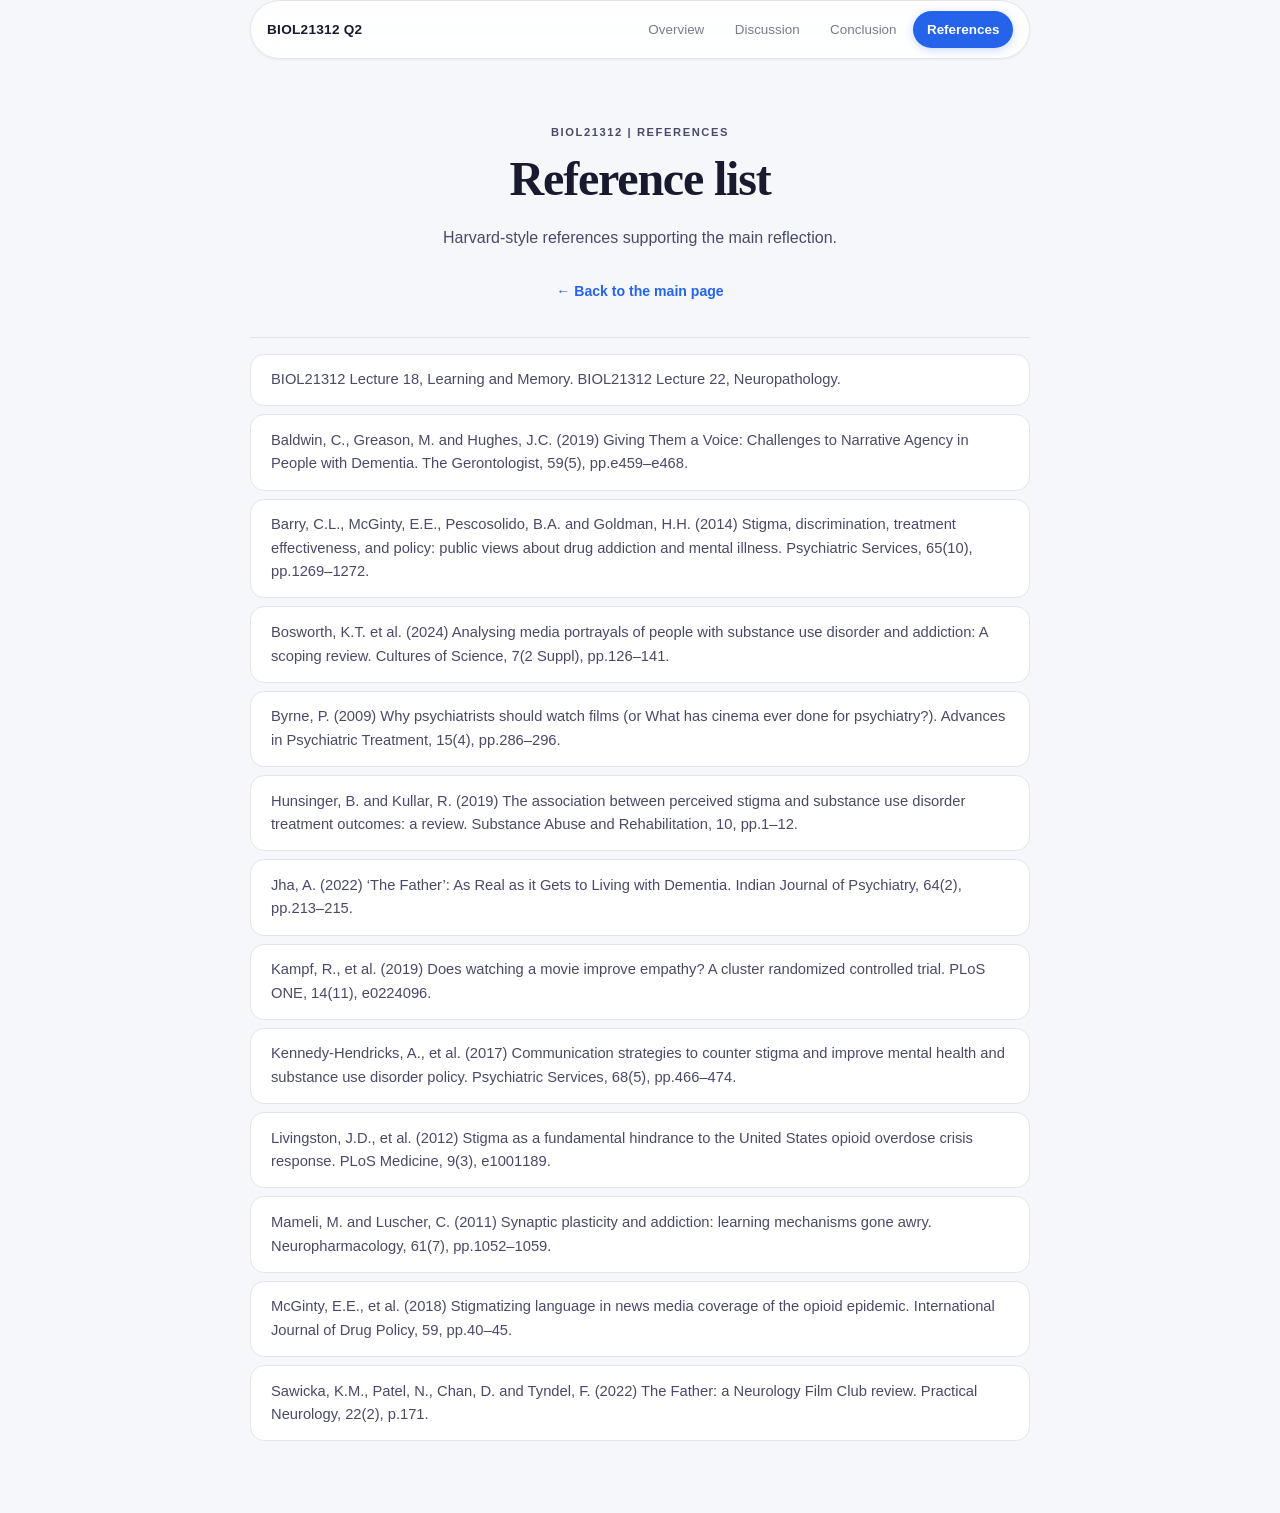
==== commit 4da98ded: "refactor: centered layout, <1000 words, remove per-film analyses - Center hero, view headers, and co" ====
--- a/references.html
+++ b/references.html
@@ -12,7 +12,6 @@
         <span class="tab-brand">BIOL21312 Q2</span>
         <div class="tab-buttons">
           <a href="./index.html" class="tab-link">Overview</a>
-          <a href="./index.html" class="tab-link">Film Analyses</a>
           <a href="./index.html" class="tab-link">Discussion</a>
           <a href="./index.html" class="tab-link">Conclusion</a>
           <span class="tab-btn active" style="cursor:default">References</span>
--- a/styles.css
+++ b/styles.css
@@ -1,24 +1,20 @@
 :root {
-  --bg: #0a0d12;
-  --bg-card: #12171e;
-  --bg-card-hover: #181f28;
-  --bg-nav: rgba(10, 13, 18, 0.85);
-  --text: #e8ecf0;
-  --text-secondary: #8a95a5;
-  --text-muted: #5a6575;
-  --accent: #9afc46;
-  --accent-dim: rgba(154, 252, 70, 0.15);
-  --train: #ff7146;
-  --train-dim: rgba(255, 113, 70, 0.12);
-  --requiem: #5eb8ff;
-  --requiem-dim: rgba(94, 184, 255, 0.12);
-  --father: #f0c060;
-  --father-dim: rgba(240, 192, 96, 0.12);
-  --border: rgba(255, 255, 255, 0.07);
-  --border-accent: rgba(255, 255, 255, 0.12);
-  --shadow: 0 8px 32px rgba(0, 0, 0, 0.4);
+  --bg: #ffffff;
+  --bg-alt: #f5f7fa;
+  --bg-card: #ffffff;
+  --bg-nav: rgba(255, 255, 255, 0.88);
+  --text: #1a1a2e;
+  --text-secondary: #4a4a68;
+  --text-muted: #7a7a8e;
+  --accent: #2563eb;
+  --accent-soft: rgba(37, 99, 235, 0.08);
+  --accent-hover: #1d4ed8;
+  --border: #e2e4e8;
+  --border-light: #eef0f2;
+  --shadow-sm: 0 1px 3px rgba(0, 0, 0, 0.05);
+  --shadow-md: 0 4px 20px rgba(0, 0, 0, 0.07);
   --radius: 0.875rem;
-  --max-width: 960px;
+  --max-width: 780px;
   --font-serif: Georgia, "Times New Roman", serif;
   --font-sans: -apple-system, BlinkMacSystemFont, "Segoe UI", Roboto, "Helvetica Neue", Arial, sans-serif;
 }
@@ -28,7 +24,7 @@
 
 body {
   margin: 0;
-  background: var(--bg);
+  background: var(--bg-alt);
   color: var(--text);
   font-family: var(--font-sans);
   font-size: 1rem;
@@ -37,9 +33,8 @@
 }
 
 a { color: var(--accent); text-decoration: none; }
-a:hover { text-decoration: underline; }
-
-/* ── Layout ── */
+a:hover { color: var(--accent-hover); text-decoration: underline; }
+
 .site-frame {
   width: min(calc(100% - 2rem), var(--max-width));
   margin: 0 auto;
@@ -54,91 +49,80 @@
   display: flex;
   align-items: center;
   gap: 0.5rem;
-  padding: 0.65rem 1rem;
+  padding: 0.6rem 1rem;
   margin-bottom: 2rem;
   background: var(--bg-nav);
-  backdrop-filter: blur(16px);
+  backdrop-filter: blur(14px);
   border: 1px solid var(--border);
   border-radius: 999px;
+  box-shadow: var(--shadow-sm);
 }
 
 .tab-brand {
   font-weight: 800;
   font-size: 0.85rem;
   color: var(--text);
-  letter-spacing: 0.03em;
+  letter-spacing: 0.02em;
   margin-right: auto;
   white-space: nowrap;
 }
 
-.tab-buttons {
-  display: flex;
-  align-items: center;
-  gap: 0.25rem;
-}
+.tab-buttons { display: flex; align-items: center; gap: 0.2rem; }
 
 .tab-btn {
   appearance: none;
   border: none;
   background: transparent;
-  color: var(--text-secondary);
+  color: var(--text-muted);
   font: inherit;
-  font-size: 0.85rem;
+  font-size: 0.84rem;
   font-weight: 500;
-  padding: 0.5rem 0.9rem;
+  padding: 0.45rem 0.85rem;
   border-radius: 999px;
   cursor: pointer;
   transition: color 150ms, background 150ms;
   white-space: nowrap;
 }
 
-.tab-btn:hover {
-  color: var(--text);
-  background: rgba(255, 255, 255, 0.06);
-}
+.tab-btn:hover { color: var(--text); background: var(--accent-soft); }
 
 .tab-btn.active {
-  color: var(--bg);
+  color: #fff;
   background: var(--accent);
   font-weight: 700;
+  box-shadow: 0 2px 8px rgba(37, 99, 235, 0.25);
 }
 
 .tab-link {
-  font-size: 0.85rem;
+  font-size: 0.84rem;
   font-weight: 500;
-  padding: 0.5rem 0.9rem;
+  padding: 0.45rem 0.85rem;
   border-radius: 999px;
   color: var(--text-muted);
   transition: color 150ms;
   white-space: nowrap;
 }
 
-.tab-link:hover {
-  color: var(--accent);
-  text-decoration: none;
-}
+.tab-link:hover { color: var(--accent); text-decoration: none; }
 
 /* ── Tab views ── */
 .tab-view {
   display: none;
-  opacity: 0;
-  animation: fadeIn 250ms ease forwards;
-}
-
-.tab-view.active {
-  display: block;
-}
+  animation: fadeIn 220ms ease forwards;
+}
+
+.tab-view.active { display: block; }
 
 @keyframes fadeIn {
-  from { opacity: 0; transform: translateY(8px); }
+  from { opacity: 0; transform: translateY(6px); }
   to { opacity: 1; transform: translateY(0); }
 }
 
 /* ── Typography ── */
 .eyebrow {
-  margin: 0 0 0.6rem;
+  margin: 0 0 0.5rem;
   font-size: 0.7rem;
-  letter-spacing: 0.16em;
+  letter-spacing: 0.14em;
   text-transform: uppercase;
   color: var(--accent);
   font-weight: 700;
@@ -147,181 +131,172 @@
 h1, h2, h3 {
   margin: 0;
   font-family: var(--font-serif);
-  line-height: 1.15;
+  line-height: 1.2;
   color: var(--text);
 }
 
 h1 {
-  font-size: clamp(2rem, 4.5vw, 3.4rem);
-  letter-spacing: -0.03em;
+  font-size: clamp(2rem, 4.5vw, 3rem);
+  letter-spacing: -0.025em;
+  margin-bottom: 1rem;
+}
+
+h2 {
+  font-size: clamp(1.3rem, 2.5vw, 1.8rem);
+  letter-spacing: -0.015em;
+}
+
+h3 {
+  font-size: 1.05rem;
   font-weight: 700;
-  margin-bottom: 1rem;
-}
-
-h2 {
-  font-size: clamp(1.5rem, 3vw, 2.2rem);
-  letter-spacing: -0.02em;
-  font-weight: 700;
-}
-
-h3 {
-  font-size: 1.2rem;
-  font-weight: 700;
-  line-height: 1.25;
-  margin-bottom: 0.6rem;
+  line-height: 1.3;
+  margin: 0;
 }
 
 p { margin: 0 0 1rem; }
 
-/* ── Hero (Overview) ── */
+/* ── Hero (centered) ── */
 .hero {
-  padding: 2rem 0 2.5rem;
-}
-
-.hero h1 {
-  max-width: 16ch;
-}
-
-.hero-intro, .hero-bridge {
+  text-align: center;
+  padding: 3rem 0 2rem;
+}
+
+.hero-intro {
   color: var(--text-secondary);
   font-size: 1.05rem;
   line-height: 1.78;
-  max-width: 68ch;
-}
-
-/* ── Video ── */
+  max-width: 60ch;
+  margin: 0 auto;
+}
+
+/* ── Video (stacked, centered) ── */
 .video-section {
-  display: grid;
-  grid-template-columns: 0.8fr 1.2fr;
-  gap: 2rem;
+  text-align: center;
   padding: 2rem 0;
   border-top: 1px solid var(--border);
 }
 
-.video-meta p {
-  color: var(--text-secondary);
-  font-size: 0.95rem;
+.video-section h2 { margin-bottom: 0.4rem; }
+
+.video-caption {
+  color: var(--text-secondary);
+  font-size: 0.92rem;
+  margin-bottom: 1.25rem;
 }
 
 .video-shell {
-  position: relative;
   overflow: hidden;
   border-radius: var(--radius);
-  border: 1px solid var(--border-accent);
-  box-shadow: 0 0 40px rgba(154, 252, 70, 0.06), var(--shadow);
+  border: 1px solid var(--border);
+  box-shadow: var(--shadow-md);
   background: #000;
   aspect-ratio: 16 / 9;
 }
 
-.video-shell iframe {
-  width: 100%;
-  height: 100%;
-  border: 0;
-  display: block;
-}
-
-/* ── View headers ── */
+.video-shell iframe { width: 100%; height: 100%; border: 0; display: block; }
+
+/* ── View headers (centered) ── */
 .view-header {
-  padding: 2rem 0 2rem;
+  text-align: center;
+  padding: 3rem 0 2rem;
   border-bottom: 1px solid var(--border);
-  margin-bottom: 2rem;
+  margin-bottom: 1.5rem;
 }
 
 .view-subtitle {
   color: var(--text-secondary);
+  font-size: 1rem;
+  line-height: 1.75;
+  max-width: 60ch;
+  margin: 0 auto;
+}
+
+/* ── Discussion accordion ── */
+.accordion-item {
+  margin-bottom: 0.65rem;
+  background: var(--bg-card);
+  border: 1px solid var(--border);
+  border-radius: var(--radius);
+  box-shadow: var(--shadow-sm);
+  overflow: hidden;
+  transition: box-shadow 200ms;
+}
+
+.accordion-item:hover { box-shadow: var(--shadow-md); }
+
+.accordion-header {
+  display: flex;
+  justify-content: space-between;
+  align-items: center;
+  gap: 1rem;
+  padding: 1rem 1.25rem;
+  cursor: pointer;
+  user-select: none;
+  transition: background 150ms;
+}
+
+.accordion-header:hover { background: var(--accent-soft); }
+
+.accordion-header h3 {
+  font-family: var(--font-sans);
+  font-weight: 600;
+  color: var(--text);
+}
+
+.accordion-item.open .accordion-header h3 { color: var(--accent); }
+
+.accordion-chevron {
+  flex-shrink: 0;
+  width: 20px;
+  height: 20px;
+  display: flex;
+  align-items: center;
+  justify-content: center;
+  color: var(--text-muted);
+  font-size: 0.75rem;
+  transition: transform 200ms, color 200ms;
+}
+
+.accordion-item.open .accordion-chevron {
+  transform: rotate(180deg);
+  color: var(--accent);
+}
+
+.accordion-body {
+  max-height: 0;
+  overflow: hidden;
+  transition: max-height 350ms ease, padding 200ms ease;
+  padding: 0 1.25rem;
+}
+
+.accordion-item.open .accordion-body {
+  max-height: 800px;
+  padding: 0 1.25rem 1.25rem;
+}
+
+.accordion-body p {
+  color: var(--text-secondary);
+  line-height: 1.78;
+  font-size: 0.96rem;
+}
+
+.accordion-body p:first-child {
+  border-top: 1px solid var(--border-light);
+  padding-top: 0.85rem;
+}
+
+/* ── Conclusion ── */
+#verdict-content {
+  text-align: center;
+}
+
+.verdict-text {
+  text-align: left;
   font-size: 1.02rem;
-  line-height: 1.75;
-  max-width: 68ch;
-  margin-bottom: 0;
-}
-
-/* ── Film cards ── */
-.film-card {
-  position: relative;
-  padding: 1.75rem 1.75rem 1.75rem 2rem;
-  margin-bottom: 1.25rem;
-  background: var(--bg-card);
-  border: 1px solid var(--border);
-  border-radius: var(--radius);
-  box-shadow: var(--shadow);
-  border-left: 3px solid var(--film-accent, var(--accent));
-  transition: border-color 200ms, background 200ms;
-}
-
-.film-card:hover {
-  background: var(--bg-card-hover);
-}
-
-.film-card[data-film="trainspotting"] { --film-accent: var(--train); }
-.film-card[data-film="requiem"] { --film-accent: var(--requiem); }
-.film-card[data-film="father"] { --film-accent: var(--father); }
-
-.film-card h3 {
-  color: var(--film-accent, var(--text));
-  font-size: 1.4rem;
-  margin-bottom: 0.75rem;
-}
-
-.film-card p {
-  color: var(--text-secondary);
-  line-height: 1.78;
-}
-
-/* ── Discussion blocks ── */
-.discussion-block {
-  padding: 1.5rem 1.75rem;
-  margin-bottom: 1rem;
-  background: var(--bg-card);
-  border: 1px solid var(--border);
-  border-radius: var(--radius);
-  box-shadow: var(--shadow);
-}
-
-.discussion-block h3 {
-  color: var(--accent);
-  font-size: 1.15rem;
-  margin-bottom: 0.6rem;
-}
-
-.discussion-block p {
-  color: var(--text-secondary);
-  line-height: 1.78;
-}
-
-/* ── Conclusion ── */
-.verdict-text {
-  font-size: 1.08rem;
   line-height: 1.82;
   color: var(--text-secondary);
-  max-width: 68ch;
-  margin-bottom: 2rem;
-}
-
-.verdict-card {
-  position: relative;
-  padding: 1.5rem 1.75rem 1.5rem 2rem;
-  margin-bottom: 1rem;
-  background: var(--bg-card);
-  border: 1px solid var(--border);
-  border-radius: var(--radius);
-  box-shadow: var(--shadow);
-  border-left: 3px solid var(--film-accent, var(--accent));
-}
-
-.verdict-card[data-film="trainspotting"] { --film-accent: var(--train); }
-.verdict-card[data-film="requiem"] { --film-accent: var(--requiem); }
-.verdict-card[data-film="father"] { --film-accent: var(--father); }
-
-.verdict-card h3 {
-  color: var(--film-accent, var(--text));
-  font-size: 1.15rem;
-  margin-bottom: 0.5rem;
-}
-
-.verdict-card p {
-  color: var(--text-secondary);
-  line-height: 1.78;
-  margin: 0;
+  max-width: 65ch;
+  margin: 0 auto 2rem;
 }
 
 /* ── References CTA ── */
@@ -330,50 +305,40 @@
   justify-content: space-between;
   align-items: center;
   gap: 1rem;
-  padding: 1rem 1.5rem;
-  margin-top: 2.5rem;
+  padding: 1rem 1.25rem;
+  margin-top: 2rem;
   background: var(--bg-card);
   border: 1px solid var(--border);
   border-radius: var(--radius);
-}
-
-.references-cta p {
-  margin: 0;
-  color: var(--text-muted);
-  font-size: 0.92rem;
-}
+  box-shadow: var(--shadow-sm);
+}
+
+.references-cta p { margin: 0; color: var(--text-muted); font-size: 0.92rem; }
 
 .cta-btn {
   display: inline-flex;
-  padding: 0.55rem 1.2rem;
+  padding: 0.5rem 1.1rem;
   border-radius: 999px;
   background: var(--accent);
-  color: var(--bg);
+  color: #fff;
   font-weight: 700;
-  font-size: 0.85rem;
+  font-size: 0.84rem;
   white-space: nowrap;
-  transition: opacity 150ms;
-}
-
-.cta-btn:hover {
-  opacity: 0.85;
-  text-decoration: none;
-}
+  transition: background 150ms;
+  box-shadow: 0 2px 8px rgba(37, 99, 235, 0.2);
+}
+
+.cta-btn:hover { background: var(--accent-hover); text-decoration: none; }
 
 /* ── References page ── */
-.references-page {
-  background: var(--bg);
-  color: var(--text);
-}
-
-.references-page .site-frame {
-  width: min(calc(100% - 2rem), var(--max-width));
-}
+.references-page { background: var(--bg-alt); color: var(--text); }
+.references-page .site-frame { width: min(calc(100% - 2rem), var(--max-width)); }
 
 .ref-header {
+  text-align: center;
   padding: 2rem 0;
   border-bottom: 1px solid var(--border);
-  margin-bottom: 1.5rem;
+  margin-bottom: 1rem;
 }
 
 .ref-header p { color: var(--text-secondary); }
@@ -389,21 +354,17 @@
 .references-list { margin-top: 0; }
 
 .references-entry {
-  padding: 1rem 0;
-  border-bottom: 1px solid var(--border);
-}
-
-.references-entry:last-child { border-bottom: none; }
-
-.references-entry p {
-  color: var(--text-secondary);
-  font-size: 0.92rem;
-  line-height: 1.65;
-  margin: 0;
-}
+  padding: 0.85rem 1.25rem;
+  margin-bottom: 0.5rem;
+  background: var(--bg-card);
+  border: 1px solid var(--border);
+  border-radius: var(--radius);
+}
+
+.references-entry p { color: var(--text-secondary); font-size: 0.92rem; line-height: 1.6; margin: 0; }
 
 /* ── Responsive ── */
-@media (max-width: 700px) {
+@media (max-width: 600px) {
   .site-frame { width: calc(100% - 1.25rem); }
 
   .tab-bar {
@@ -412,34 +373,21 @@
     padding: 0.5rem 0.75rem;
   }
 
-  .tab-brand { width: 100%; margin-bottom: 0.25rem; }
-
-  .tab-buttons {
-    flex-wrap: wrap;
-    gap: 0.2rem;
-  }
-
-  .tab-btn, .tab-link {
-    font-size: 0.78rem;
-    padding: 0.4rem 0.7rem;
-  }
-
-  .video-section { grid-template-columns: 1fr; }
-
-  h1 { font-size: 1.9rem; }
-  h2 { font-size: 1.5rem; }
-
-  .film-card, .discussion-block, .verdict-card {
-    padding: 1.25rem;
-    padding-left: 1.5rem;
-  }
-
-  .references-cta {
-    flex-direction: column;
-    align-items: flex-start;
-  }
+  .tab-brand { width: 100%; margin-bottom: 0.2rem; }
+  .tab-buttons { flex-wrap: wrap; gap: 0.15rem; }
+  .tab-btn, .tab-link { font-size: 0.76rem; padding: 0.35rem 0.65rem; }
+
+  h1 { font-size: 1.8rem; }
+
+  .accordion-header { padding: 0.85rem 1rem; }
+  .accordion-body { padding-left: 1rem; padding-right: 1rem; }
+  .accordion-item.open .accordion-body { padding: 0 1rem 1rem; }
+
+  .references-cta { flex-direction: column; align-items: flex-start; }
 }
 
 @media (prefers-reduced-motion: reduce) {
   .tab-view { animation: none; }
-}
+  .accordion-body { transition: none; }
+  .accordion-chevron { transition: none; }
+}
